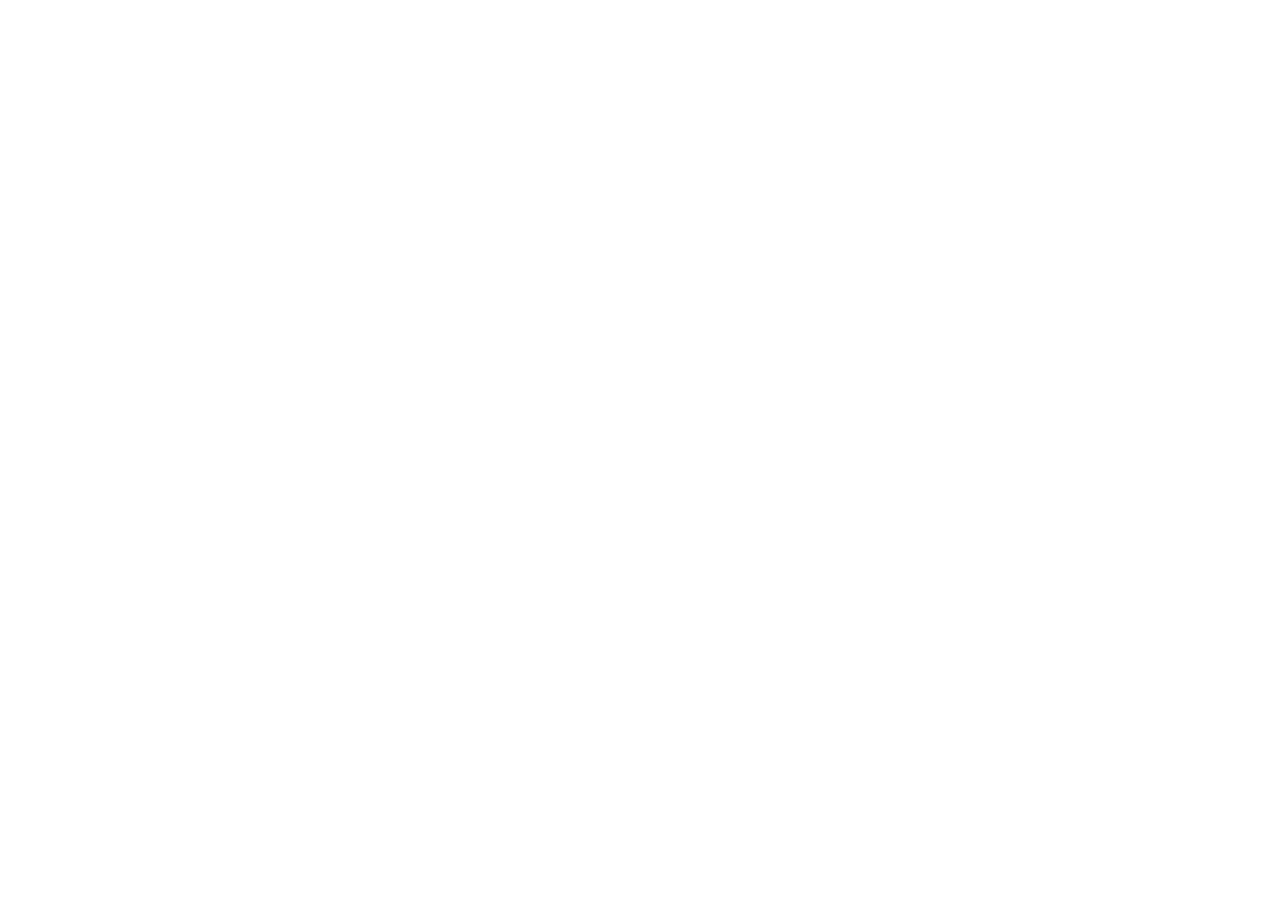
==== admins.html @ 52966a79 "Add files via upload" ====
<!doctype html>
<html lang="ru">
<head>
<meta charset="utf-8">
<meta name="viewport" content="width=device-width,initial-scale=1">
<title>Админы — График смен</title>
<link rel="stylesheet" href="assets/styles.css">
</head>
<body>
<header class="top" id="hdr"></header>
<main class="wrap"><div id="view"></div></main>
<div id="modal-root"></div>
<script src="assets/config.js"></script>
<script src="assets/app.js"></script>
<script src="assets/page-admins.js"></script>
</body>
</html>
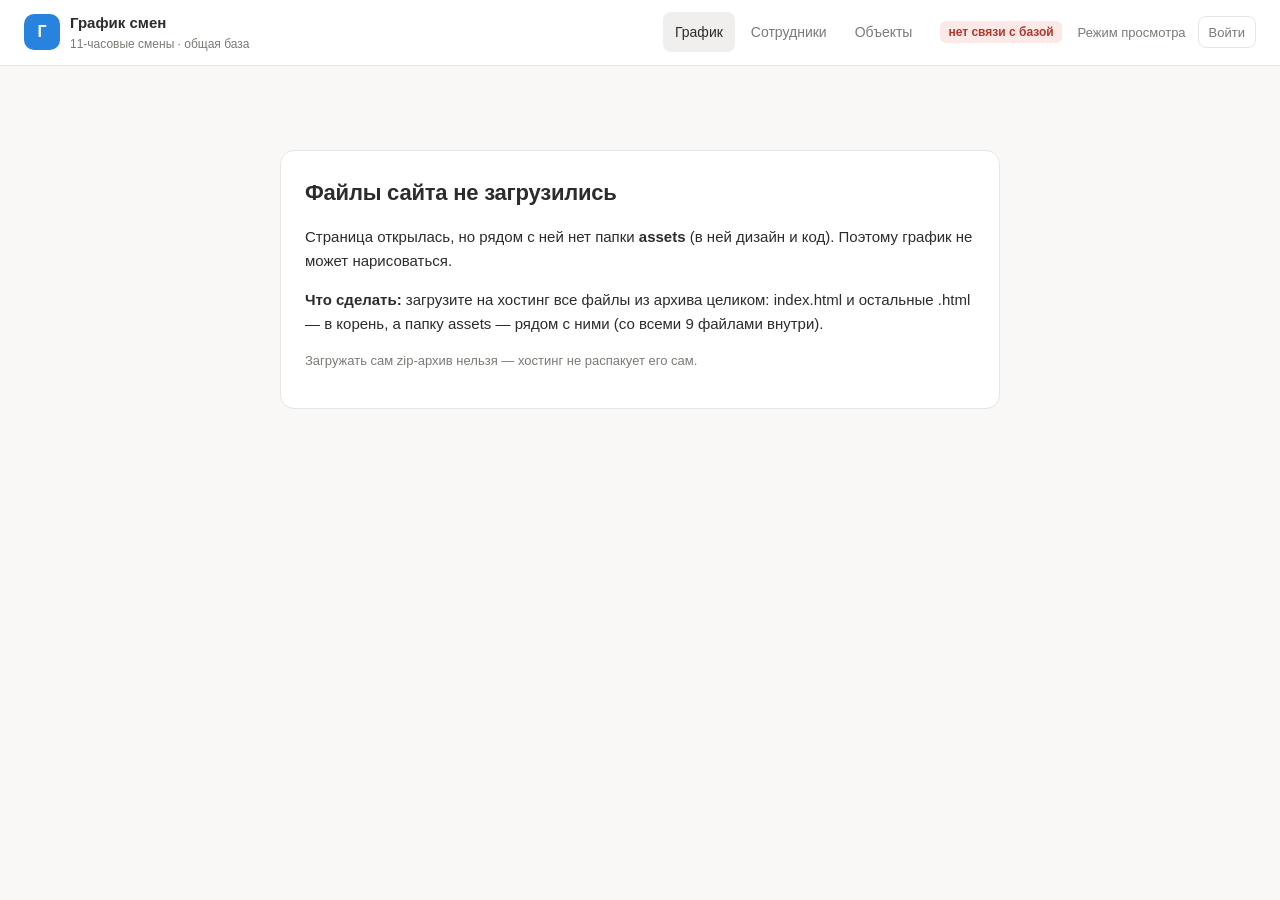
==== commit 53071f21: "Add files via upload" ====
--- a/admins.html
+++ b/admins.html
@@ -8,10 +8,25 @@
 </head>
 <body>
 <header class="top" id="hdr"></header>
-<main class="wrap"><div id="view"></div></main>
+<main class="wrap"><div id="view"><div class="loading">Загрузка графика…</div></div></main>
 <div id="modal-root"></div>
 <script src="assets/config.js"></script>
 <script src="assets/app.js"></script>
 <script src="assets/page-admins.js"></script>
+<script>
+(function(){
+  var v=document.getElementById('view');
+  if(window.GRAFIK_READY)return;
+  document.documentElement.setAttribute('data-broken','1');
+  v.innerHTML='<div style="max-width:720px;margin:60px auto;padding:24px;border:1px solid #E6E5E3;border-radius:14px;'+
+    'font:15px/1.6 -apple-system,Segoe UI,Roboto,sans-serif;color:#2C2C2B;background:#fff">'+
+    '<h2 style="margin:0 0 10px">Файлы сайта не загрузились</h2>'+
+    '<p>Страница открылась, но рядом с ней нет папки <b>assets</b> (в ней дизайн и код). '+
+    'Поэтому график не может нарисоваться.</p>'+
+    '<p><b>Что сделать:</b> загрузите на хостинг все файлы из архива целиком: '+
+    'index.html и остальные .html — в корень, а папку assets — рядом с ними (со всеми 9 файлами внутри).</p>'+
+    '<p style="color:#7D7A75;font-size:13px">Загружать сам zip-архив нельзя — хостинг не распакует его сам.</p></div>';
+})();
+</script>
 </body>
 </html>
--- a/assets/styles.css
+++ b/assets/styles.css
@@ -0,0 +1,155 @@
+:root{
+  --text:#2C2C2B; --text2:#7D7A75; --canvas:#FFFFFF; --soft:#F9F8F7; --soft2:#F0EFED;
+  --border:#E6E5E3; --blue:#2783DE; --blue-soft:#E5F2FC; --green:#46A171; --green-soft:#E8F1EC;
+  --orange:#D5803B; --orange-soft:#FBEBDE; --red:#E56458; --red-soft:#FCE9E7;
+  --radius:8px; --shadow:0 1px 2px rgba(0,0,0,.05), 0 4px 12px rgba(0,0,0,.04);
+}
+*{box-sizing:border-box}
+html,body{margin:0;padding:0}
+body{font-family:-apple-system,BlinkMacSystemFont,"Segoe UI",Roboto,Helvetica,Arial,sans-serif;
+  font-size:16px;line-height:1.5;color:var(--text);background:var(--soft);-webkit-font-smoothing:antialiased}
+button,input,select{font:inherit;color:inherit}
+a{color:inherit}
+.btn{display:inline-flex;align-items:center;gap:8px;min-height:40px;padding:8px 14px;border:1px solid var(--border);
+  background:var(--canvas);border-radius:var(--radius);cursor:pointer;font-size:14px;font-weight:500;transition:.15s;text-decoration:none}
+.btn:hover{background:var(--soft2)}
+.btn.primary{background:var(--blue);border-color:var(--blue);color:#fff}
+.btn.primary:hover{filter:brightness(.95)}
+.btn.danger{color:var(--red);border-color:var(--border)}
+.btn.danger:hover{background:var(--red-soft)}
+.btn.ghost{border-color:transparent;background:transparent}
+.btn.ghost:hover{background:var(--soft2)}
+.btn.warn{background:var(--orange-soft);border-color:#E7B584;color:#9C5A20}
+.btn.ok{background:var(--green-soft);border-color:rgba(70,161,113,.45);color:#2F7150}
+.btn.sm{min-height:32px;padding:4px 10px;font-size:13px}
+input,select{min-height:40px;padding:8px 12px;border:1px solid var(--border);border-radius:var(--radius);background:var(--canvas);width:100%}
+input:focus,select:focus{outline:2px solid var(--blue);outline-offset:-1px;border-color:var(--blue)}
+label.f{display:block;font-size:13px;color:var(--text2);margin-bottom:6px;font-weight:500}
+.field{margin-bottom:16px}
+.row{display:flex;gap:12px;flex-wrap:wrap;align-items:center}
+.grid2{display:grid;grid-template-columns:1fr 1fr;gap:12px}
+.card{background:var(--canvas);border:1px solid var(--border);border-radius:12px;padding:24px}
+.muted{color:var(--text2)}
+.hidden{display:none !important}
+h1,h2,h3{margin:0;font-weight:600;letter-spacing:-.01em}
+h1{font-size:28px}h2{font-size:22px}h3{font-size:17px}
+pre{background:var(--soft);border:1px solid var(--border);border-radius:8px;padding:12px;font-size:12.5px;overflow:auto}
+
+/* ---------- Shell ---------- */
+header.top{position:sticky;top:0;z-index:30;background:rgba(255,255,255,.92);backdrop-filter:blur(8px);
+  border-bottom:1px solid var(--border)}
+.top-in{max-width:1600px;margin:0 auto;padding:12px 24px;display:flex;align-items:center;gap:16px;flex-wrap:wrap}
+.logo{display:flex;align-items:center;gap:10px;text-decoration:none}
+.logo .mark{width:36px;height:36px;border-radius:10px;background:var(--blue);color:#fff;display:grid;place-items:center;font-weight:700}
+nav.tabs{display:flex;gap:4px;flex-wrap:wrap;margin-left:auto}
+nav.tabs a{padding:8px 12px;border-radius:var(--radius);font-size:14px;font-weight:500;color:var(--text2);
+  text-decoration:none;min-height:40px;display:inline-flex;align-items:center}
+nav.tabs a:hover{background:var(--soft2);color:var(--text)}
+nav.tabs a.active{background:var(--soft2);color:var(--text)}
+.userchip{display:flex;align-items:center;gap:8px;font-size:13px;color:var(--text2)}
+.avatar{width:28px;height:28px;border-radius:50%;background:var(--soft2);display:grid;place-items:center;font-size:12px;font-weight:600;color:var(--text)}
+main{max-width:1600px;margin:0 auto;padding:24px}
+.pagehead{display:flex;gap:16px;align-items:center;justify-content:space-between;flex-wrap:wrap;margin-bottom:16px}
+
+/* ---------- Toolbar ---------- */
+.toolbar{display:flex;gap:12px;align-items:flex-end;flex-wrap:wrap;margin-bottom:16px}
+.yearpick{display:flex;align-items:center;gap:4px;background:var(--canvas);border:1px solid var(--border);border-radius:var(--radius);padding:2px}
+.yearpick button{border:none;background:transparent;width:34px;height:36px;border-radius:6px;cursor:pointer;color:var(--text2)}
+.yearpick button:hover{background:var(--soft2);color:var(--text)}
+.yearpick .y{min-width:56px;text-align:center;font-weight:600;font-size:15px}
+.months{display:flex;gap:4px;overflow-x:auto;padding-bottom:4px;margin-bottom:16px}
+.months button{border:1px solid var(--border);background:var(--canvas);
+  padding:6px 12px;border-radius:999px;font-size:13px;cursor:pointer;white-space:nowrap;min-height:36px}
+.months button:hover{background:var(--soft2)}
+.months button.active{background:var(--text);border-color:var(--text);color:#fff}
+
+/* ---------- Schedule ---------- */
+.sheet{background:var(--canvas);border:1px solid var(--border);border-radius:12px;overflow:hidden;box-shadow:var(--shadow)}
+.sheet-head{padding:20px 24px;border-bottom:1px solid var(--border);display:flex;align-items:center;gap:16px;flex-wrap:wrap}
+.sheet-head .sub{font-size:13px;color:var(--text2)}
+.tablewrap{overflow-x:auto}
+table.sch{border-collapse:separate;border-spacing:0;width:100%;font-size:13px}
+table.sch th,table.sch td{border-bottom:1px solid var(--border);border-right:1px solid var(--border);padding:0;text-align:center;background:var(--canvas)}
+table.sch thead th{position:sticky;top:0;z-index:5;background:var(--soft);font-weight:600;font-size:12px;color:var(--text2);
+  height:38px;padding:0 4px;white-space:nowrap}
+table.sch thead th.wknd{background:var(--soft2);color:var(--text)}
+table.sch td.day,table.sch th.day{width:34px;min-width:34px}
+table.sch td.wkndcol{background:#FCFCFB}
+.c-fio{text-align:left;padding:8px 12px !important;min-width:230px;font-weight:500}
+.c-fio .pos{display:block;font-size:11px;color:var(--text2);font-weight:400}
+.c-tel{min-width:140px;white-space:nowrap;color:var(--text2);padding:0 10px !important;text-align:left}
+.c-gr{min-width:56px;font-weight:600}
+.sticky1{position:sticky;left:0;z-index:6}
+.sticky2{position:sticky;left:44px;z-index:6}
+table.sch thead th.sticky1,table.sch thead th.sticky2{z-index:8}
+.c-num{width:44px;min-width:44px;color:var(--text2)}
+.cell{width:100%;height:34px;border:none;background:transparent;cursor:pointer;font-size:12.5px;font-weight:600;color:var(--text);
+  display:grid;place-items:center;padding:0}
+.cell:hover{outline:2px solid var(--blue);outline-offset:-2px;border-radius:4px}
+.cell.off{color:var(--border)}
+.s-work{background:var(--blue-soft);color:#1B5E9E}
+.s-extra{background:var(--green-soft);color:#2F7150}
+.s-vac{background:var(--soft2);color:var(--text2)}
+.s-sick{background:#F3EDF7;color:#6B4E86}
+.s-need{background:var(--red-soft);color:#B0392E;box-shadow:inset 0 0 0 1px var(--red)}
+.s-sub{background:var(--orange-soft);color:#9C5A20}
+.s-guest{background:var(--green-soft);color:#2F7150;box-shadow:inset 0 0 0 1px rgba(70,161,113,.55)}
+.s-free{background:rgba(70,161,113,.10);color:#2F7150;box-shadow:inset 0 0 0 1px rgba(70,161,113,.35)}
+.s-vacancy{background:repeating-linear-gradient(135deg,var(--red-soft),var(--red-soft) 5px,#fff 5px,#fff 10px);color:#B0392E;box-shadow:inset 0 0 0 1px rgba(229,100,88,.6)}
+tr.vacancy .c-fio{color:var(--red)}
+tr.guest{background:rgba(70,161,113,.045)}
+tr.freerow{background:rgba(70,161,113,.03)}
+td.tot{font-weight:600;min-width:52px;background:var(--soft)}
+tr.totrow td{background:var(--soft);font-weight:600}
+.legend{display:flex;gap:14px;flex-wrap:wrap;padding:14px 24px;border-top:1px solid var(--border);font-size:12.5px;color:var(--text2)}
+.legend span.k{display:inline-flex;align-items:center;gap:6px}
+.sw{width:16px;height:16px;border-radius:4px;display:inline-block}
+.coverbar{padding:18px 24px;border-top:1px solid var(--border);display:flex;gap:24px;flex-wrap:wrap;align-items:center;background:var(--soft)}
+.pill{display:inline-flex;align-items:center;gap:8px;background:var(--canvas);border:1px solid var(--border);
+  border-radius:999px;padding:6px 14px;font-size:13px;font-weight:600}
+.pill.warn{background:var(--red-soft);border-color:rgba(229,100,88,.4);color:#B0392E}
+.pill.ok{background:var(--green-soft);border-color:rgba(70,161,113,.4);color:#2F7150}
+.coverlist{font-size:12.5px;color:var(--text2);line-height:1.7}
+
+/* ---------- Кандидаты на замену ---------- */
+.needday{border:1px solid var(--border);border-radius:10px;padding:14px 16px;margin-bottom:10px;background:var(--canvas)}
+.needday .dh{display:flex;align-items:center;gap:10px;flex-wrap:wrap;margin-bottom:10px;font-weight:600;font-size:14px}
+.needday .dh .need{background:var(--red-soft);color:#B0392E;border-radius:999px;padding:2px 10px;font-size:12.5px}
+.cands{display:flex;gap:8px;flex-wrap:wrap}
+.cand{display:flex;align-items:center;gap:10px;border:1px solid rgba(70,161,113,.45);background:var(--green-soft);
+  border-radius:999px;padding:5px 6px 5px 12px;font-size:13px;color:#2F7150;font-weight:500}
+.cand b{font-weight:600;color:var(--text)}
+.cand .who{display:flex;flex-direction:column;line-height:1.25}
+.cand .meta{font-size:11.5px;color:var(--text2);font-weight:400}
+.cand.busy{background:var(--soft);border-color:var(--border);color:var(--text2)}
+
+/* ---------- Lists ---------- */
+table.list{width:100%;border-collapse:collapse;font-size:14px;background:var(--canvas)}
+table.list th{text-align:left;font-size:12px;text-transform:uppercase;letter-spacing:.04em;color:var(--text2);
+  padding:10px 12px;border-bottom:1px solid var(--border);font-weight:600}
+table.list td{padding:10px 12px;border-bottom:1px solid var(--border);vertical-align:middle}
+table.list tr:last-child td{border-bottom:none}
+.tag{display:inline-block;padding:2px 8px;border-radius:6px;background:var(--soft2);font-size:12px;font-weight:600}
+.tag.blue{background:var(--blue-soft);color:#1B5E9E}
+.tag.green{background:var(--green-soft);color:#2F7150}
+.tag.red{background:var(--red-soft);color:#B0392E}
+
+/* ---------- Modal ---------- */
+.overlay{position:fixed;inset:0;background:rgba(44,44,43,.35);display:grid;place-items:center;z-index:60;padding:24px}
+.modal{background:var(--canvas);border-radius:12px;box-shadow:0 20px 60px rgba(0,0,0,.18);width:100%;max-width:480px;max-height:88vh;overflow:auto}
+.modal .m-head{padding:20px 24px 0;display:flex;justify-content:space-between;align-items:flex-start;gap:12px}
+.modal .m-body{padding:16px 24px 24px}
+.modal .m-foot{padding:0 24px 24px;display:flex;gap:8px;justify-content:flex-end;flex-wrap:wrap}
+.choice{display:grid;gap:8px;margin-bottom:16px}
+.choice button{display:flex;align-items:center;gap:10px;text-align:left;padding:10px 12px;border:1px solid var(--border);
+  border-radius:var(--radius);background:var(--canvas);cursor:pointer;font-size:14px;min-height:44px}
+.choice button:hover{background:var(--soft)}
+.choice button.on{border-color:var(--blue);background:var(--blue-soft)}
+.toast{position:fixed;bottom:24px;left:50%;transform:translateX(-50%);background:var(--text);color:#fff;
+  padding:10px 18px;border-radius:999px;font-size:14px;z-index:80;box-shadow:var(--shadow)}
+.empty{padding:48px 24px;text-align:center;color:var(--text2);font-size:14px}
+@media (max-width:640px){
+  main{padding:16px}.top-in{padding:10px 16px}.card{padding:16px}
+  .sheet-head{padding:16px}.coverbar,.legend{padding:14px 16px}
+  nav.tabs{margin-left:0;width:100%;overflow-x:auto}
+}
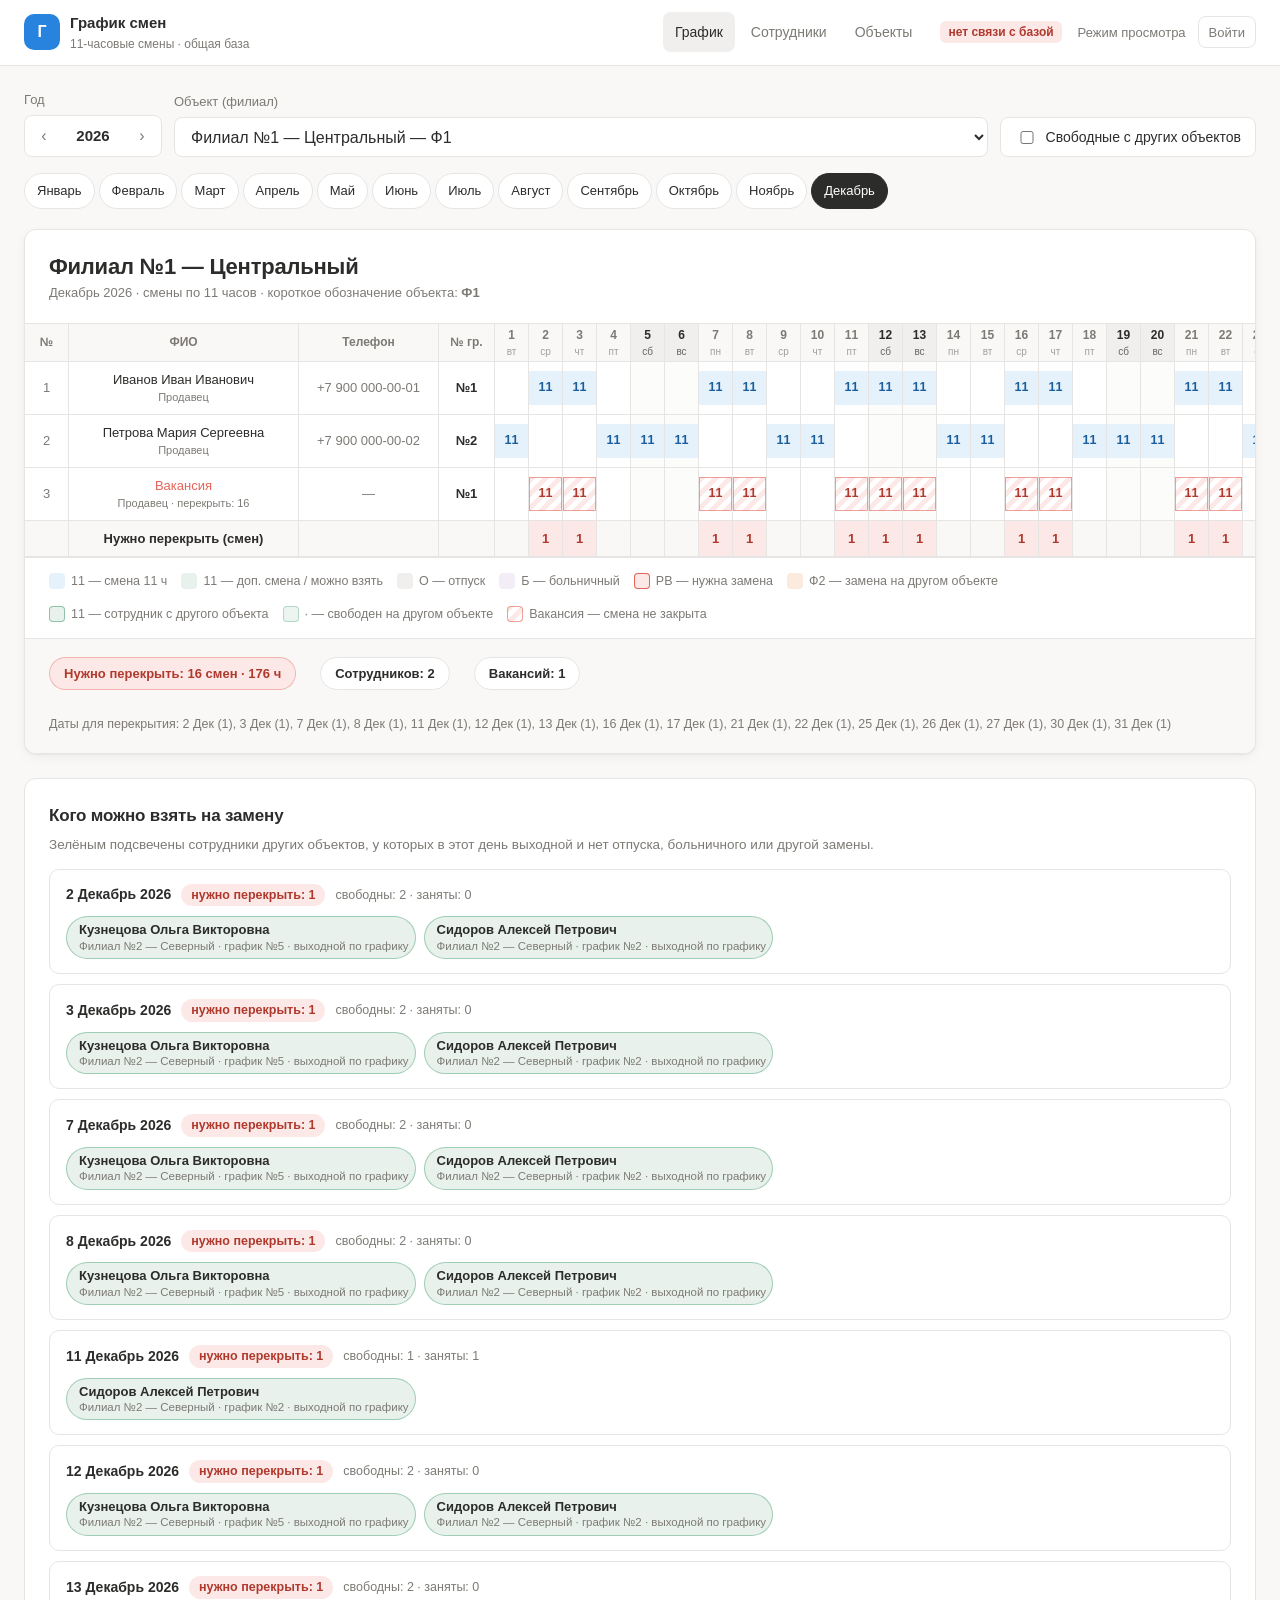
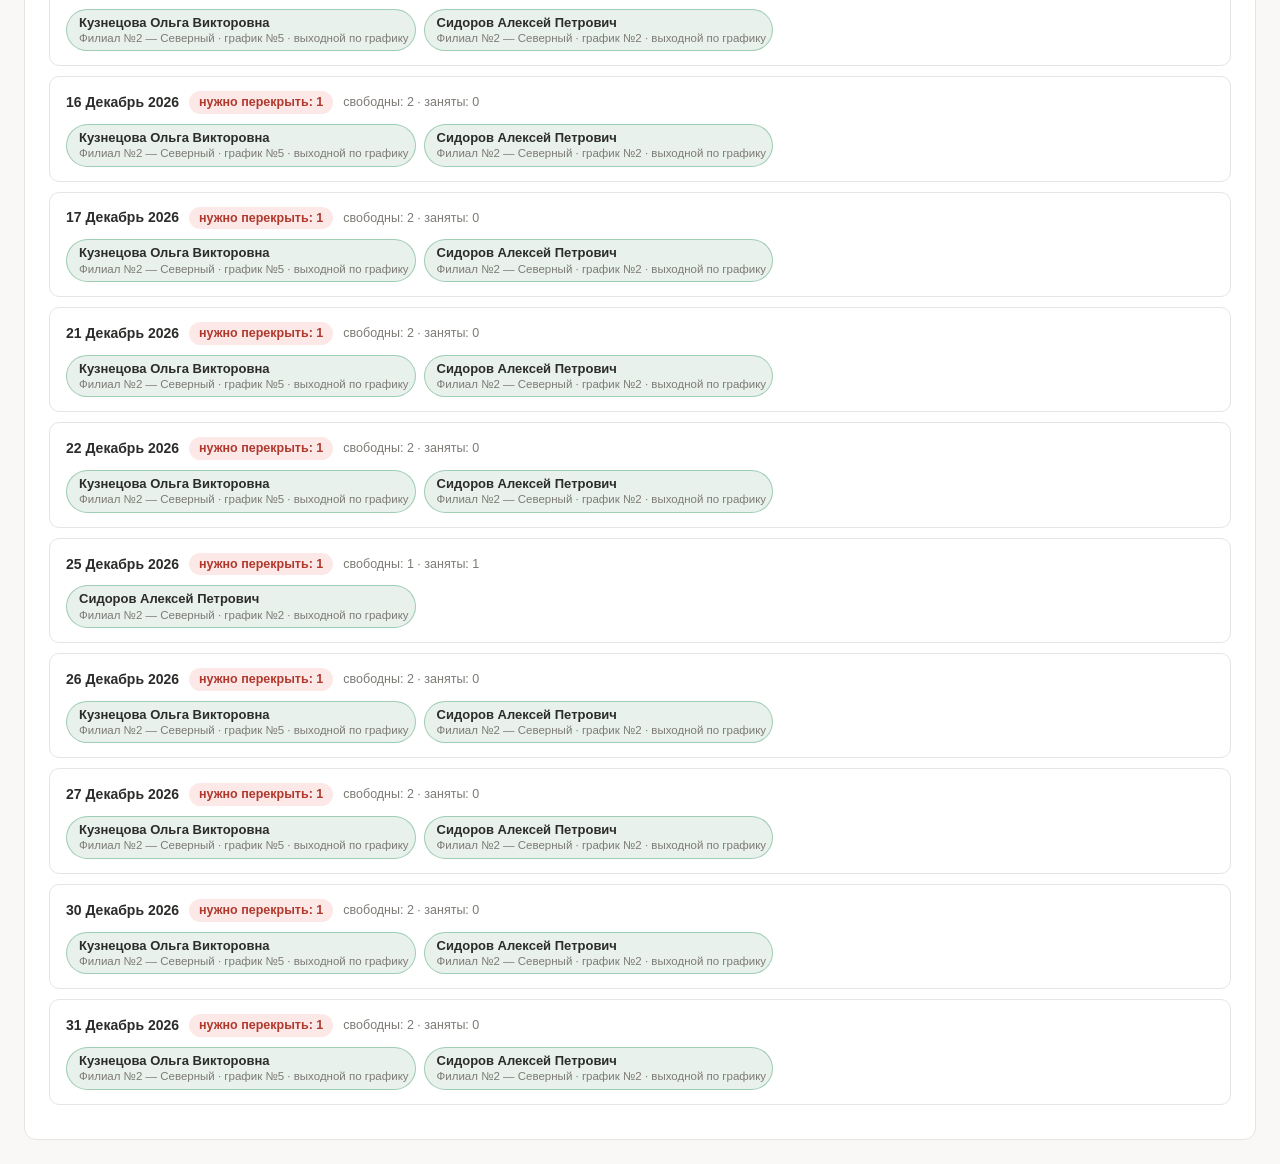
==== commit 34736bff: "Add files via upload" ====
--- a/admins.html
+++ b/admins.html
@@ -5,6 +5,7 @@
 <meta name="viewport" content="width=device-width,initial-scale=1">
 <title>Админы — График смен</title>
 <link rel="stylesheet" href="assets/styles.css">
+<script>(function(){try{var t=localStorage.getItem("grafik_theme");if(t!=="light"&&t!=="dark"){t=(window.matchMedia&&window.matchMedia("(prefers-color-scheme: dark)").matches)?"dark":"light";}document.documentElement.setAttribute("data-theme",t);}catch(e){document.documentElement.setAttribute("data-theme","light");}})();</script>
 </head>
 <body>
 <header class="top" id="hdr"></header>
--- a/assets/styles.css
+++ b/assets/styles.css
@@ -153,3 +153,5 @@
   .sheet-head{padding:16px}.coverbar,.legend{padding:14px 16px}
   nav.tabs{margin-left:0;width:100%;overflow-x:auto}
 }
+
+.loading{padding:40px;text-align:center;color:var(--text2);font-size:14px}
